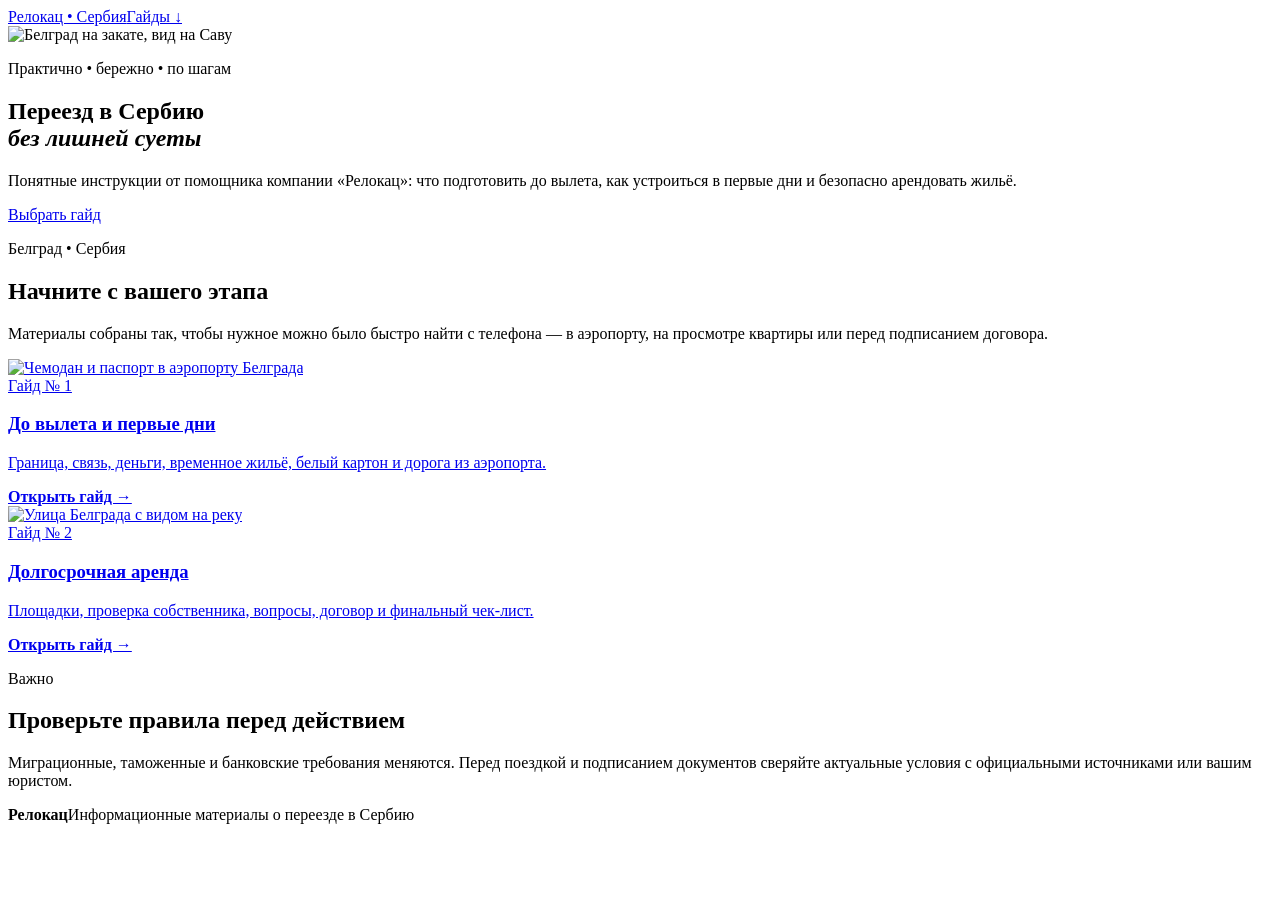
==== index.html @ 321cfbff "Add complete relocation guide website" ====
<!doctype html>
<html lang="ru">
<head>
  <meta charset="utf-8">
  <meta name="viewport" content="width=device-width,initial-scale=1">
  <meta name="description" content="Практические гайды по релокации в Сербию от помощника компании «Релокац».">
  <title>Релокац — гид по переезду в Сербию</title>
  <link rel="stylesheet" href="assets/styles.css">
</head>
<body class="home">
  <header class="topbar"><a class="brand" href="index.html">Релокац <span>• Сербия</span></a><a class="toplink" href="#guides">Гайды ↓</a></header>
  <main>
    <section class="hero">
      <img class="hero__image" src="assets/belgrade-river.png" alt="Белград на закате, вид на Саву">
      <div class="hero__shade"></div>
      <div class="hero__content">
        <p class="eyebrow">Практично • бережно • по шагам</p>
        <h1>Переезд в Сербию<br><em>без лишней суеты</em></h1>
        <p class="lead">Понятные инструкции от помощника компании «Релокац»: что подготовить до вылета, как устроиться в первые дни и безопасно арендовать жильё.</p>
        <a class="button" href="#guides">Выбрать гайд</a>
      </div>
      <p class="hero__note">Белград • Сербия</p>
    </section>

    <section class="intro wrap" id="guides">
      <h2>Начните с вашего этапа</h2>
      <p>Материалы собраны так, чтобы нужное можно было быстро найти с телефона — в аэропорту, на просмотре квартиры или перед подписанием договора.</p>
    </section>

    <section class="guide-grid wrap">
      <a class="guide-card" href="guide-arrival.html">
        <img src="assets/airport.png" alt="Чемодан и паспорт в аэропорту Белграда">
        <div class="guide-card__body"><span>Гайд № 1</span><h3>До вылета и первые дни</h3><p>Граница, связь, деньги, временное жильё, белый картон и дорога из аэропорта.</p><b>Открыть гайд →</b></div>
      </a>
      <a class="guide-card guide-card--down" href="guide-rent.html">
        <img src="assets/belgrade-street.png" alt="Улица Белграда с видом на реку">
        <div class="guide-card__body"><span>Гайд № 2</span><h3>Долгосрочная аренда</h3><p>Площадки, проверка собственника, вопросы, договор и финальный чек-лист.</p><b>Открыть гайд →</b></div>
      </a>
    </section>

    <section class="promise wrap"><div><p class="eyebrow dark">Важно</p><h2>Проверьте правила перед действием</h2></div><p>Миграционные, таможенные и банковские требования меняются. Перед поездкой и подписанием документов сверяйте актуальные условия с официальными источниками или вашим юристом.</p></section>
  </main>
  <footer><div class="wrap"><b>Релокац</b><span>Информационные материалы о переезде в Сербию</span></div></footer>
</body>
</html>
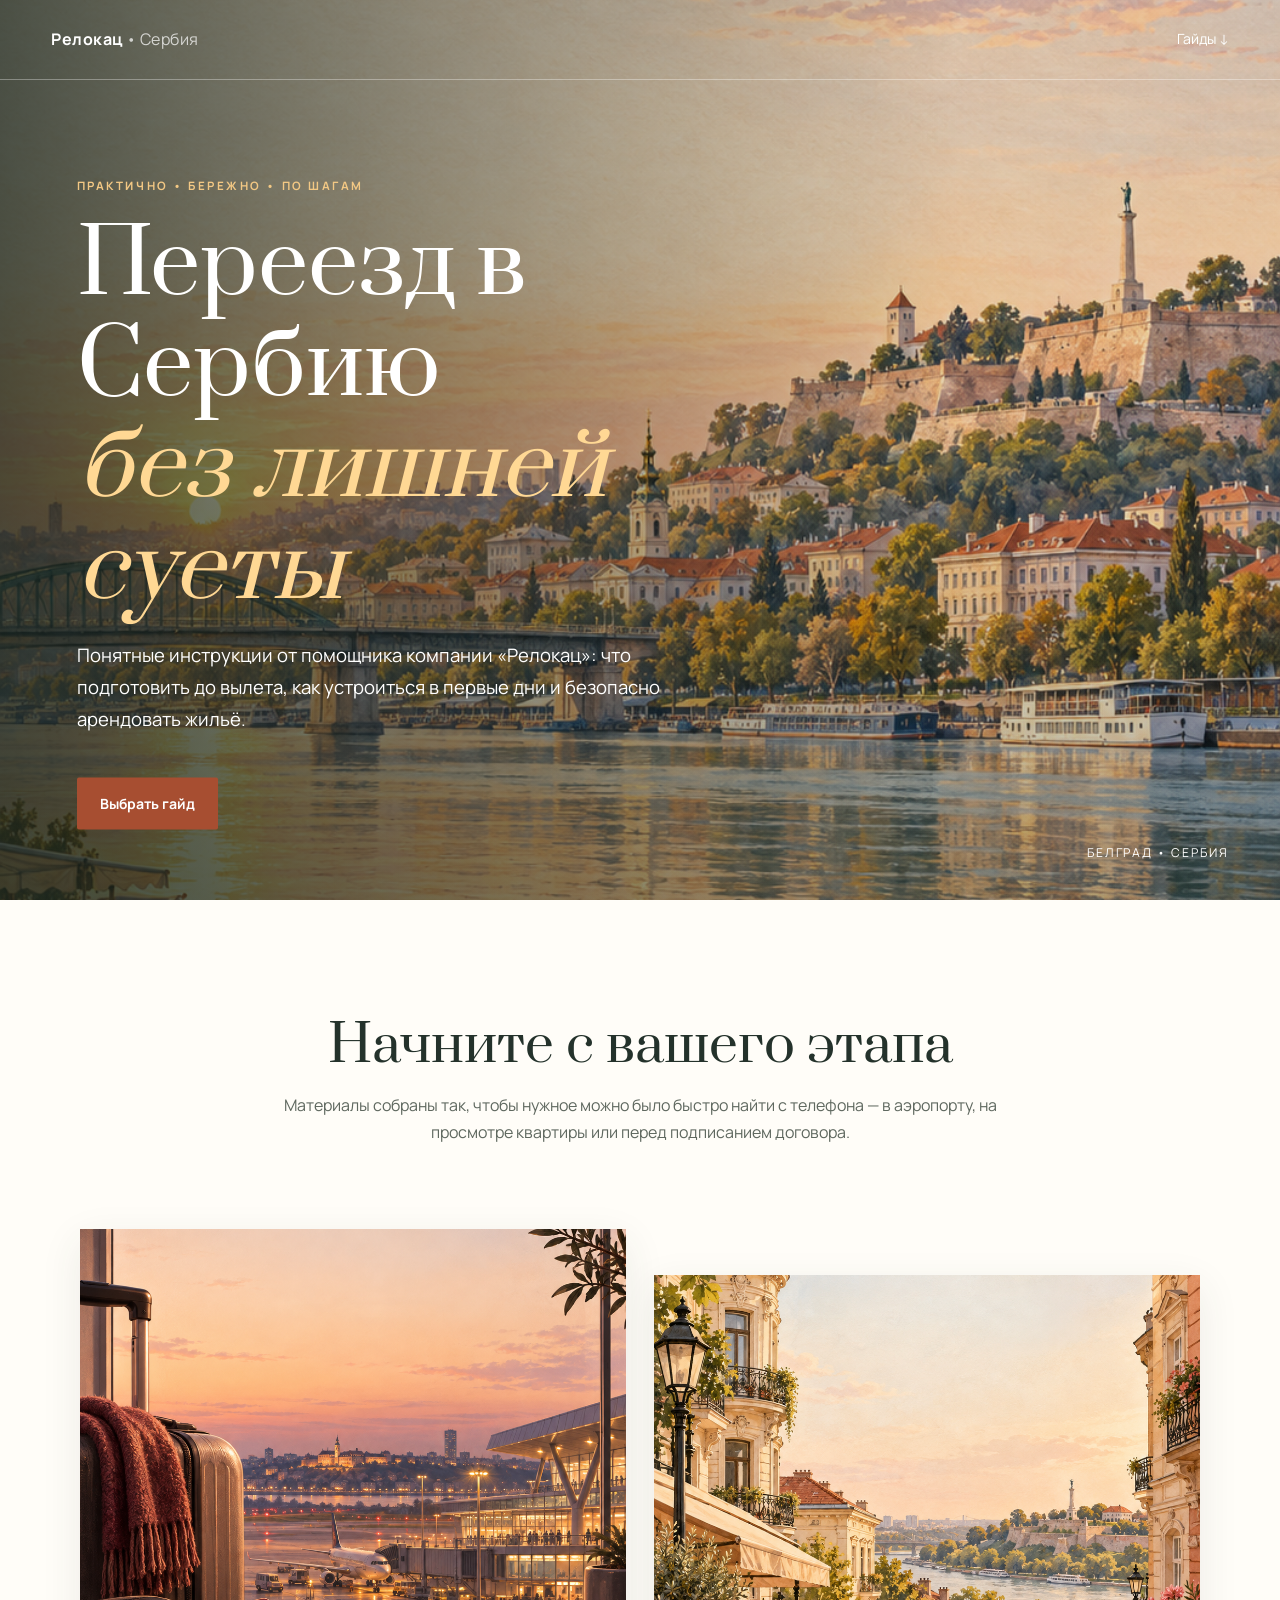
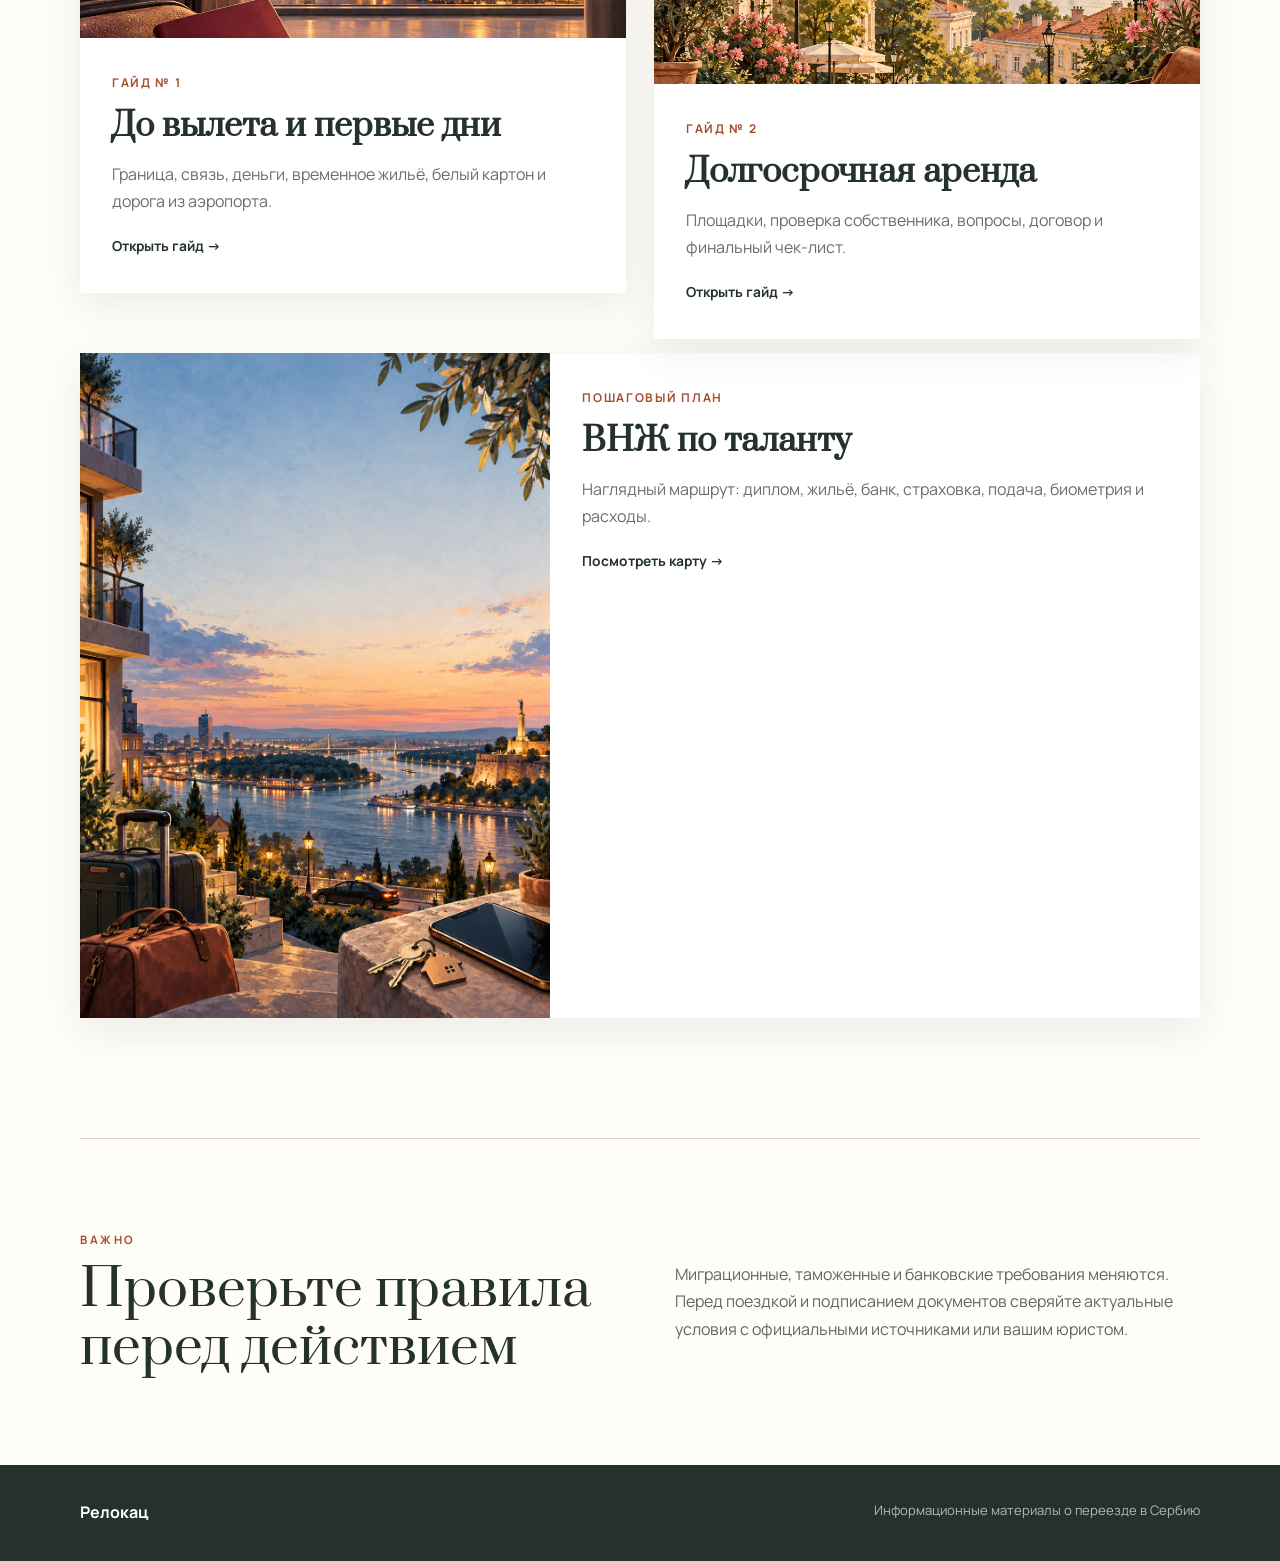
==== commit fa696227: "Add talent relocation roadmap" ====
--- a/index.html
+++ b/index.html
@@ -36,6 +36,10 @@
         <img src="assets/belgrade-street.png" alt="Улица Белграда с видом на реку">
         <div class="guide-card__body"><span>Гайд № 2</span><h3>Долгосрочная аренда</h3><p>Площадки, проверка собственника, вопросы, договор и финальный чек-лист.</p><b>Открыть гайд →</b></div>
       </a>
+      <a class="guide-card guide-card--route" href="relocation-plan-talent.html">
+        <img src="assets/relocation-view.png" alt="Вид на Белград и чемоданы перед переездом">
+        <div class="guide-card__body"><span>Пошаговый план</span><h3>ВНЖ по таланту</h3><p>Наглядный маршрут: диплом, жильё, банк, страховка, подача, биометрия и расходы.</p><b>Посмотреть карту →</b></div>
+      </a>
     </section>
 
     <section class="promise wrap"><div><p class="eyebrow dark">Важно</p><h2>Проверьте правила перед действием</h2></div><p>Миграционные, таможенные и банковские требования меняются. Перед поездкой и подписанием документов сверяйте актуальные условия с официальными источниками или вашим юристом.</p></section>
--- a/assets/styles.css
+++ b/assets/styles.css
@@ -0,0 +1,13 @@
+@import url('https://fonts.googleapis.com/css2?family=Manrope:wght@400;500;600;700&family=Prata&display=swap');
+:root{--ink:#24322b;--cream:#f7f2e8;--paper:#fffdf8;--rust:#a74e31;--gold:#d99b45;--line:#d9d1c3;--sage:#72806e}*{box-sizing:border-box}html{scroll-behavior:smooth}body{margin:0;background:var(--paper);color:var(--ink);font-family:Manrope,Arial,sans-serif;line-height:1.72}a{color:inherit}img{display:block;max-width:100%}.wrap{width:min(1120px,calc(100% - 40px));margin:auto}.topbar{position:absolute;z-index:5;top:0;left:0;right:0;height:80px;display:flex;align-items:center;justify-content:space-between;padding:0 4vw;color:#fff;border-bottom:1px solid #ffffff55}.topbar--solid{position:relative;background:var(--ink)}.brand{text-decoration:none;font-weight:700;letter-spacing:.03em}.brand span{font-weight:400;opacity:.72}.toplink{text-decoration:none;font-size:.88rem}.hero{height:min(900px,100vh);min-height:720px;position:relative;color:#fff;overflow:hidden}.hero__image,.guide-hero>img{width:100%;height:100%;object-fit:cover}.hero__shade,.guide-hero__shade{position:absolute;inset:0;background:linear-gradient(90deg,rgba(21,34,28,.76),rgba(21,34,28,.08) 75%),linear-gradient(0deg,rgba(21,34,28,.28),transparent 45%)}.hero__content{position:absolute;left:max(6vw,24px);top:50%;transform:translateY(-43%);max-width:720px}.eyebrow{text-transform:uppercase;letter-spacing:.22em;font-size:.72rem;font-weight:700;color:#f3c884}.eyebrow.dark{color:var(--rust)}h1,h2,h3{line-height:1.13}h1,h2{font-family:Prata,Georgia,serif;font-weight:400}.hero h1{font-size:clamp(3rem,7vw,6.9rem);margin:.22em 0}.hero h1 em{font-weight:400;color:#ffd894}.lead{font-size:clamp(1rem,1.45vw,1.23rem);max-width:610px}.button{display:inline-block;margin-top:24px;background:var(--rust);color:#fff;text-decoration:none;padding:14px 23px;border-radius:2px;font-weight:700;font-size:.88rem}.hero__note{position:absolute;right:4vw;bottom:24px;font-size:.76rem;letter-spacing:.16em;text-transform:uppercase}.intro{padding:110px 0 30px;max-width:760px;text-align:center}.intro h2,.promise h2{font-size:clamp(2.2rem,4vw,4rem);margin:.15em 0}.intro>p:last-child{color:#5f685f}.guide-grid{display:grid;grid-template-columns:1fr 1fr;gap:28px;padding:36px 0 120px}.guide-card{background:#fff;text-decoration:none;box-shadow:0 12px 38px #35403218;transition:.3s}.guide-card:hover{transform:translateY(-6px)}.guide-card--down{transform:translateY(46px)}.guide-card--down:hover{transform:translateY(40px)}.guide-card img{width:100%;aspect-ratio:4/3;object-fit:cover}.guide-card__body{padding:30px 32px 34px}.guide-card__body>span{color:var(--rust);font-size:.75rem;font-weight:700;text-transform:uppercase;letter-spacing:.14em}.guide-card h3{font-family:Prata,serif;font-size:2rem;margin:.4em 0}.guide-card p{color:#667067}.guide-card b{font-size:.86rem}.promise{display:grid;grid-template-columns:1fr 1fr;gap:70px;border-top:1px solid var(--line);padding:80px 0}.promise p:last-child{align-self:center;color:#5f685f}footer{background:var(--ink);color:#fff;padding:34px 0}footer .wrap{display:flex;justify-content:space-between;gap:20px}footer span{opacity:.65;font-size:.82rem}.guide-hero{height:560px;position:relative;color:#fff}.guide-hero>img{object-position:center 54%}.guide-hero--rent>img{object-position:center 57%}.guide-hero__shade{background:linear-gradient(90deg,rgba(20,31,25,.82),rgba(20,31,25,.14))}.guide-hero__content{position:absolute;left:0;right:0;bottom:70px}.guide-hero h1{font-size:clamp(2.8rem,6vw,5.5rem);margin:.12em 0}.guide-hero__content>p:last-child{font-size:1.12rem;max-width:650px}.article-layout{display:grid;grid-template-columns:240px minmax(0,720px);gap:75px;justify-content:center;padding:80px 0 110px}.toc{position:sticky;top:24px;align-self:start;border-top:3px solid var(--rust);padding-top:18px}.toc b{display:block;margin-bottom:14px}.toc a{display:block;text-decoration:none;padding:7px 0;color:#6b726c;font-size:.85rem}.toc a:hover{color:var(--rust)}.article-intro{font-family:Prata,serif;font-size:1.45rem;border-bottom:1px solid var(--line);padding-bottom:35px}.article section{padding:55px 0 15px;scroll-margin-top:20px}.article h2{font-size:2.2rem;margin:0 0 25px}.article h2 span{display:block;font-family:Manrope,sans-serif;font-size:.72rem;color:var(--rust);letter-spacing:.18em;margin-bottom:8px}.article h3{font-size:1.05rem;margin-top:32px}.article li{margin:8px 0}.article ul,.article ol{padding-left:22px}.callout{border-left:4px solid var(--gold);background:var(--cream);padding:20px 24px;margin:28px 0}.links{display:flex;gap:10px;flex-wrap:wrap}.links a,.tag-list span{border:1px solid var(--line);text-decoration:none;padding:7px 12px;font-size:.82rem}.option-grid{display:grid;grid-template-columns:repeat(3,1fr);gap:12px;margin:24px 0}.option-grid>div{background:var(--cream);padding:20px}.option-grid p{font-size:.86rem;margin-bottom:0}.tag-list{display:flex;flex-wrap:wrap;gap:10px}.check-columns{display:grid;grid-template-columns:1fr 1fr;gap:14px}.check-columns.one{grid-template-columns:1fr}.check-columns>div{background:var(--cream);padding:24px}.check-columns label{display:block;padding:9px 0;border-bottom:1px solid #d8d0c1;font-size:.9rem}.check-columns input{accent-color:var(--rust);margin-right:8px}.platforms{display:grid;grid-template-columns:1fr 1fr;gap:12px}.platforms a{display:flex;flex-direction:column;gap:5px;text-decoration:none;background:var(--cream);padding:20px}.platforms span{font-size:.83rem;color:#687168}.muted{color:#6e766f;font-size:.85rem}.number-list p{display:grid;grid-template-columns:42px 1fr;gap:10px;padding:12px 0;border-bottom:1px solid var(--line);margin:0}.number-list p>b{color:var(--rust)}.timeline{list-style:none!important;padding:0!important;counter-reset:item}.timeline li{position:relative;padding:8px 0 22px 46px;border-left:1px solid var(--line);margin-left:10px}.timeline li:before{counter-increment:item;content:counter(item);position:absolute;left:-17px;top:3px;width:32px;height:32px;border-radius:50%;display:grid;place-items:center;background:var(--ink);color:#fff;font-size:.72rem}.timeline b,.timeline span{display:block}.timeline span{color:#667067;font-size:.9rem}.article-end{margin-top:55px;border-top:1px solid var(--line);padding-top:35px;font-family:Prata,serif;font-size:1.3rem}
+@media(max-width:800px){.topbar{height:64px}.hero{min-height:680px}.hero__content{top:53%}.hero__shade{background:linear-gradient(0deg,rgba(20,31,25,.78),rgba(20,31,25,.06) 80%)}.guide-grid,.promise,.article-layout{grid-template-columns:1fr}.guide-card--down{transform:none}.guide-card--down:hover{transform:translateY(-6px)}.promise{gap:10px}.guide-hero{height:480px}.guide-hero__content{bottom:40px}.toc{position:relative;top:0;display:flex;overflow:auto;gap:12px;border-top:0;padding:0 0 18px}.toc b{display:none}.toc a{white-space:nowrap;border:1px solid var(--line);padding:6px 10px}.article-layout{gap:20px;padding-top:35px}.option-grid{grid-template-columns:1fr}.platforms,.check-columns{grid-template-columns:1fr}.article h2{font-size:1.85rem}footer .wrap{flex-direction:column}}
+@media(prefers-reduced-motion:reduce){html{scroll-behavior:auto}.guide-card{transition:none}}
+.district-map-section{padding:88px 0 35px;background:var(--cream);border-bottom:1px solid var(--line);scroll-margin-top:20px}
+.district-map-section h2{font-size:clamp(2.2rem,4vw,4rem);margin:.15em 0 .25em}
+.district-map-section>.wrap>p:not(.eyebrow){max-width:780px;color:#5f685f;margin-bottom:30px}
+.district-map-frame{display:block;width:100%;height:1180px;border:1px solid var(--line);background:#f7f2e8}
+@media(max-width:800px){.district-map-section{padding:58px 0 20px}.district-map-frame{height:1680px}}
+
+/* Relocation route */
+.guide-card--route{grid-column:1/-1;display:grid;grid-template-columns:42% 58%;margin-top:32px}.guide-card--route img{height:100%;aspect-ratio:auto}.route-page{background:#f8f3e9}.route-hero{padding:96px 0 74px;background:var(--ink);color:#fff}.route-hero__grid{display:grid;grid-template-columns:minmax(0,1fr) 300px;gap:80px;align-items:end}.route-hero h1{font-size:clamp(3.2rem,7vw,6.5rem);margin:.18em 0}.route-hero h1 em{color:#f3c884;font-style:italic}.route-hero__grid>div>p:last-child{max-width:670px;color:#dce1dc}.route-summary{border:1px solid #ffffff47;padding:28px}.route-summary span{font-size:.72rem;text-transform:uppercase;letter-spacing:.16em;color:#f3c884}.route-summary b{display:block;font-family:Prata,serif;font-size:2rem;margin:8px 0}.route-summary p{font-size:.86rem;color:#dce1dc;margin:0}.basis-nav{display:flex;gap:14px;align-items:center;padding:22px 0;border-bottom:1px solid var(--line);font-size:.86rem}.basis-nav b{background:var(--rust);color:#fff;padding:7px 13px}.basis-nav__future{margin-left:auto;color:#737a74}.route-intro{display:grid;grid-template-columns:1fr 1fr;gap:80px;padding:90px 0 60px}.route-intro h2,.cost-plan h2,.route-caveats h2,.route-sources h2{font-size:clamp(2rem,4vw,3.7rem);margin:.15em 0}.route-intro>p{align-self:end;color:#606961}.route-map{display:grid;grid-template-columns:1fr 1fr;gap:24px;align-items:start}.route-lane{padding:26px;background:#efe8da;border-top:4px solid var(--gold)}.route-lane--arrival{border-top-color:var(--rust)}.route-lane__title{display:flex;justify-content:space-between;gap:12px;align-items:center;margin-bottom:20px}.route-lane__title span{text-transform:uppercase;letter-spacing:.15em;font-size:.72rem;color:var(--rust);font-weight:700}.route-lane__title b{font-size:.76rem;color:#717970}.route-step{position:relative;background:#fff;padding:26px 26px 22px;border:1px solid #ddd4c5}.route-step--accent{border-color:#c88456;background:#fffaf0}.route-step--success{background:var(--ink);color:#fff;border-color:var(--ink)}.route-icon{width:42px;height:42px;display:grid;place-items:center;border-radius:50%;background:#efe4d3;color:var(--rust);font-size:1.12rem;margin-bottom:19px}.route-step--success .route-icon{background:#f3c884;color:var(--ink)}.route-step__num{position:absolute;right:22px;top:20px;color:#a26a50;font-size:.72rem;font-weight:700;letter-spacing:.14em}.route-step h3{font-family:Prata,serif;font-size:1.35rem;margin:0 0 10px}.route-step>p{font-size:.88rem;color:#5f685f}.route-step--success>p{color:#dce1dc}.route-step dl{display:grid;grid-template-columns:1fr 1fr;gap:8px;border-top:1px solid var(--line);margin:20px 0 0;padding-top:16px}.route-step dl div{min-width:0}.route-step dt{font-size:.66rem;text-transform:uppercase;letter-spacing:.08em;color:#7c827d}.route-step dd{font-weight:700;font-size:.84rem;margin:2px 0 0}.route-note{background:#f7f2e8;padding:10px 12px;margin-bottom:0!important;font-size:.76rem!important}.route-arrow{text-align:center;color:var(--rust);font-size:1.45rem;height:38px;line-height:38px}.route-split,.route-merge{display:flex;justify-content:space-around;color:var(--rust);font-size:1.45rem;height:38px}.route-parallel{display:grid;grid-template-columns:1fr 1fr;gap:10px}.route-parallel .route-step{padding:20px}.route-parallel .route-step dl{grid-template-columns:1fr}.route-gate{grid-column:1/-1;background:var(--rust);color:#fff;text-align:center;padding:26px;margin-top:6px;position:relative}.route-gate:before{content:"↓";position:absolute;top:-28px;left:50%;font-size:1.5rem;color:var(--rust)}.route-gate span{display:block;font-size:.68rem;text-transform:uppercase;letter-spacing:.16em;color:#f8d9bb}.route-gate b{font-family:Prata,serif;font-size:1.35rem;font-weight:400}.route-finish{grid-column:1/-1;width:min(720px,100%);margin:0 auto 100px}.route-step--wide{padding:30px}.cost-plan{display:grid;grid-template-columns:1fr 1.1fr;gap:80px;padding:80px 0;border-top:1px solid var(--line)}.cost-plan>div>p:last-child{color:#626a63}.cost-list{background:#fff;padding:28px;border:1px solid var(--line)}.cost-list p{display:flex;justify-content:space-between;gap:20px;border-bottom:1px solid var(--line);padding:12px 0;margin:0}.cost-list__total{font-size:1.08rem;color:var(--rust)}.cost-list small{display:block;color:#6c746d;margin-top:18px;line-height:1.55}.route-caveats{display:grid;grid-template-columns:1fr 1fr;gap:80px;padding:80px 0;border-top:1px solid var(--line)}.route-caveats h3{margin-top:0}.route-caveats h3:not(:first-child){margin-top:32px}.route-sources{padding:70px 0 100px;border-top:1px solid var(--line)}
+@media(max-width:800px){.guide-card--route{grid-template-columns:1fr}.guide-card--route img{aspect-ratio:4/3}.route-hero{padding:70px 0 55px}.route-hero__grid,.route-intro,.route-map,.cost-plan,.route-caveats{grid-template-columns:1fr}.route-hero__grid{gap:30px}.route-summary{padding:20px}.basis-nav{align-items:flex-start;flex-wrap:wrap}.basis-nav__future{width:100%;margin-left:0}.route-intro{gap:18px;padding:60px 0 38px}.route-map{gap:20px}.route-lane{padding:14px}.route-lane__title{align-items:flex-start;flex-direction:column}.route-parallel{grid-template-columns:1fr}.route-split,.route-merge{display:none}.route-parallel .route-step+article{margin-top:38px}.route-parallel .route-step+article:before{content:"↓";position:absolute;top:-34px;left:50%;color:var(--rust);font-size:1.3rem}.route-gate{margin-top:12px}.route-finish{margin-bottom:60px}.cost-plan,.route-caveats{gap:25px;padding:55px 0}.route-sources{padding:55px 0 75px}}
